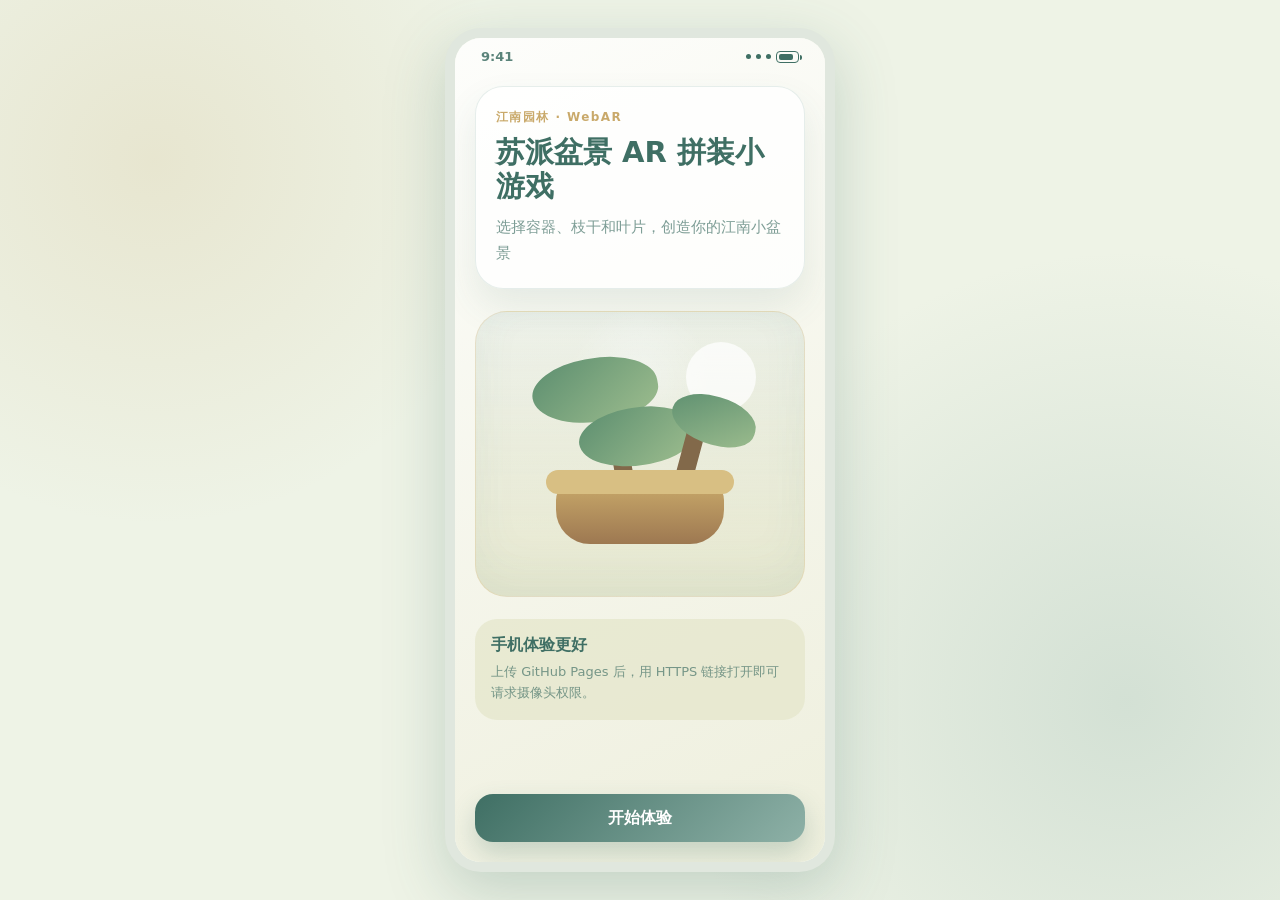
==== index.html @ 9622a5c5 "Publish Suzhou bonsai AR game" ====
<!DOCTYPE html>
<html lang="zh-CN">
<head>
  <meta charset="UTF-8">
  <meta name="viewport" content="width=device-width, initial-scale=1.0, viewport-fit=cover">
  <meta name="theme-color" content="#8EB1A7">
  <title>苏派盆景 AR 拼装小游戏</title>
  <link rel="stylesheet" href="style.css">
</head>
<body>
  <main class="phone-shell" aria-label="苏派盆景 AR 拼装小游戏手机界面">
    <div class="app-screen">
      <div class="status-bar" aria-hidden="true">
        <span>9:41</span>
        <span class="status-icons">
          <span></span><span></span><span></span>
          <i></i>
        </span>
      </div>

      <section id="homePage" class="page page-home is-active">
        <div class="home-hero">
          <p class="eyebrow">江南园林 · WebAR</p>
          <h1>苏派盆景 AR 拼装小游戏</h1>
          <p>选择容器、枝干和叶片，创造你的江南小盆景</p>
        </div>

        <div class="bonsai-illustration" aria-hidden="true">
          <div class="moon"></div>
          <div class="tree tree-a"></div>
          <div class="tree tree-b"></div>
          <div class="pot"></div>
        </div>

        <div class="tip-card">
          <strong>手机体验更好</strong>
          <span>上传 GitHub Pages 后，用 HTTPS 链接打开即可请求摄像头权限。</span>
        </div>

        <button id="startExperienceButton" class="primary-button start-button" type="button">开始体验</button>
      </section>

      <section id="gamePage" class="page page-game" aria-label="AR 拼装页面">
        <header class="top-nav">
          <button id="backHomeButton" class="icon-button" type="button" aria-label="返回首页">‹</button>
          <div>
            <strong>AR 拼装</strong>
            <span>容器 + 枝叶组合</span>
          </div>
          <button id="finishButton" class="small-button" type="button">完成</button>
        </header>

        <section class="camera-panel">
          <video id="cameraVideo" autoplay playsinline muted></video>
          <div id="cameraFallback" class="camera-fallback">
            <strong>请点击开始体验并允许摄像头</strong>
            <span>如果拒绝权限，也可以先查看素材拼装预览。</span>
          </div>

          <div class="ar-layer" aria-label="盆景 AR 合成预览">
            <img id="containerLayer" class="ar-asset ar-container" alt="容器层">
            <img id="comboLayer" class="ar-asset ar-combo" alt="枝干和叶片组合层">
            <img id="branchFallbackLayer" class="ar-asset ar-combo-part" alt="枝干备用层">
            <img id="leafFallbackLayer" class="ar-asset ar-combo-part" alt="叶片备用层">
          </div>

          <p id="cameraMessage" class="camera-message" role="status">请允许摄像头权限，才能体验 AR 盆景拼装。</p>
        </section>

        <section class="selector-tabs" aria-label="素材类型">
          <button class="tab-button is-active" data-panel="containerPanel" type="button">容器</button>
          <button class="tab-button" data-panel="branchPanel" type="button">枝干</button>
          <button class="tab-button" data-panel="leafPanel" type="button">叶片</button>
          <button class="tab-button" data-panel="tunePanel" type="button">微调</button>
        </section>

        <section class="panel-wrap">
          <div id="containerPanel" class="asset-panel is-active">
            <p>选择一个盆器</p>
            <div id="containerOptions" class="choice-grid"></div>
          </div>

          <div id="branchPanel" class="asset-panel">
            <p>选择枝干形态</p>
            <div id="branchOptions" class="choice-grid"></div>
          </div>

          <div id="leafPanel" class="asset-panel">
            <p>选择叶片风格</p>
            <div id="leafOptions" class="choice-grid"></div>
          </div>

          <div id="tunePanel" class="asset-panel tune-panel">
            <div class="layer-switch">
              <button class="layer-button is-active" data-layer="container" type="button">容器层</button>
              <button class="layer-button" data-layer="combo" type="button">组合层</button>
            </div>

            <label>
              X 位置
              <input id="tuneX" type="range" min="-120" max="120" value="0">
            </label>
            <label>
              Y 位置
              <input id="tuneY" type="range" min="-160" max="160" value="0">
            </label>
            <label>
              大小
              <input id="tuneScale" type="range" min="60" max="160" value="100">
            </label>

            <pre id="tuneOutput" class="tune-output"></pre>
          </div>
        </section>
      </section>

      <section id="resultPage" class="page page-result" aria-label="完成页面">
        <div class="result-card">
          <div class="medal">成</div>
          <h2>你的苏派盆景完成啦！</h2>
          <p>这是一盆属于你的江南小盆景，可以继续重新搭配，寻找更雅致的比例。</p>

          <div class="result-preview">
            <img id="resultContainer" class="result-container" alt="最终容器">
            <img id="resultCombo" class="result-combo" alt="最终枝叶组合">
            <img id="resultBranchFallback" class="result-combo result-fallback" alt="最终枝干备用图">
            <img id="resultLeafFallback" class="result-combo result-fallback" alt="最终叶片备用图">
          </div>

          <div class="result-actions">
            <button id="remixButton" class="primary-button" type="button">重新搭配</button>
            <button id="resultHomeButton" class="secondary-button" type="button">返回首页</button>
          </div>
        </div>
      </section>
    </div>
  </main>

  <script src="script.js"></script>
</body>
</html>
---- style.css ----
:root {
  --outer-bg: #EEF3E6;
  --screen-bg: #F7F8EF;
  --jade: #8EB1A7;
  --deep: #3F6F64;
  --pale: #E5E6CB;
  --gold: #C9A96A;
  --success: #6FAE75;
  --danger: #D96C6C;
  --ink-soft: rgba(63, 111, 100, 0.68);
  --card: rgba(255, 255, 255, 0.86);
}

* {
  box-sizing: border-box;
}

html,
body {
  width: 100%;
  min-height: 100%;
  margin: 0;
}

body {
  display: grid;
  min-height: 100vh;
  place-items: center;
  overflow: hidden;
  background:
    radial-gradient(circle at 12% 18%, rgba(201, 169, 106, 0.18), transparent 27%),
    radial-gradient(circle at 88% 78%, rgba(142, 177, 167, 0.28), transparent 34%),
    var(--outer-bg);
  color: var(--deep);
  font-family: "PingFang SC", "Microsoft YaHei", "Noto Sans SC", system-ui, sans-serif;
}

button,
input {
  font: inherit;
}

button {
  min-height: 48px;
  border: 0;
  cursor: pointer;
  -webkit-tap-highlight-color: transparent;
}

.phone-shell {
  width: 390px;
  height: 844px;
  overflow: hidden;
  border: 10px solid rgba(63, 111, 100, 0.12);
  border-radius: 36px;
  background: var(--screen-bg);
  box-shadow: 0 20px 60px rgba(63, 111, 100, 0.25);
}

.app-screen {
  position: relative;
  width: 100%;
  height: 100%;
  overflow: hidden;
  background:
    linear-gradient(155deg, rgba(255, 255, 255, 0.76), rgba(229, 230, 203, 0.5)),
    var(--screen-bg);
}

.status-bar {
  position: absolute;
  z-index: 20;
  top: 0;
  left: 0;
  display: flex;
  width: 100%;
  min-height: 34px;
  align-items: center;
  justify-content: space-between;
  padding: 7px 26px 4px;
  color: rgba(63, 111, 100, 0.86);
  font-size: 13px;
  font-weight: 800;
  pointer-events: none;
}

.status-icons {
  display: inline-flex;
  align-items: center;
  gap: 5px;
}

.status-icons span {
  width: 5px;
  height: 5px;
  border-radius: 50%;
  background: var(--deep);
}

.status-icons i {
  position: relative;
  width: 23px;
  height: 12px;
  border: 1.5px solid var(--deep);
  border-radius: 4px;
}

.status-icons i::before {
  position: absolute;
  top: 2px;
  left: 2px;
  width: 14px;
  height: 6px;
  border-radius: 2px;
  background: var(--deep);
  content: "";
}

.status-icons i::after {
  position: absolute;
  top: 3px;
  right: -4px;
  width: 2px;
  height: 5px;
  border-radius: 0 2px 2px 0;
  background: var(--deep);
  content: "";
}

.page {
  position: absolute;
  inset: 0;
  display: none;
  flex-direction: column;
  overflow: hidden;
  padding: 48px 20px 20px;
  animation: pageIn 0.28s ease both;
}

.page.is-active {
  display: flex;
}

@keyframes pageIn {
  from {
    opacity: 0;
    transform: translateY(12px);
  }
  to {
    opacity: 1;
    transform: translateY(0);
  }
}

.home-hero {
  padding: 22px 20px;
  border: 1px solid rgba(142, 177, 167, 0.22);
  border-radius: 28px;
  background: rgba(255, 255, 255, 0.78);
  box-shadow: 0 18px 36px rgba(63, 111, 100, 0.1);
}

.eyebrow {
  margin: 0 0 10px;
  color: var(--gold);
  font-size: 12px;
  font-weight: 900;
  letter-spacing: 0.12em;
}

h1,
h2,
p {
  margin-top: 0;
}

.home-hero h1 {
  margin-bottom: 12px;
  font-size: 29px;
  line-height: 1.16;
}

.home-hero p:last-child {
  margin-bottom: 0;
  color: var(--ink-soft);
  font-size: 15px;
  line-height: 1.7;
}

.bonsai-illustration {
  position: relative;
  height: 286px;
  margin: 22px 0;
  overflow: hidden;
  border: 1px solid rgba(201, 169, 106, 0.25);
  border-radius: 32px;
  background:
    linear-gradient(180deg, rgba(142, 177, 167, 0.1), rgba(229, 230, 203, 0.8)),
    radial-gradient(circle at 50% 22%, rgba(255, 255, 255, 0.8), transparent 25%);
  box-shadow: inset 0 -20px 44px rgba(63, 111, 100, 0.08);
}

.moon {
  position: absolute;
  top: 30px;
  right: 48px;
  width: 70px;
  height: 70px;
  border-radius: 50%;
  background: rgba(255, 255, 255, 0.74);
}

.tree {
  position: absolute;
  left: 50%;
  width: 18px;
  border-radius: 999px;
  background: #82694a;
  transform-origin: bottom center;
}

.tree::before,
.tree::after {
  position: absolute;
  border-radius: 48% 52% 44% 56%;
  background: linear-gradient(145deg, #5d8f70, #9dbd8e);
  content: "";
}

.tree-a {
  bottom: 94px;
  height: 126px;
  transform: translateX(-20px) rotate(-10deg);
}

.tree-a::before {
  top: -22px;
  left: -68px;
  width: 126px;
  height: 64px;
}

.tree-a::after {
  top: 34px;
  right: -68px;
  width: 116px;
  height: 58px;
}

.tree-b {
  bottom: 100px;
  height: 92px;
  transform: translateX(30px) rotate(15deg);
}

.tree-b::before {
  top: -14px;
  right: -48px;
  width: 86px;
  height: 48px;
}

.pot {
  position: absolute;
  bottom: 52px;
  left: 50%;
  width: 168px;
  height: 62px;
  border-radius: 18px 18px 34px 34px;
  background: linear-gradient(180deg, #c9a96a, #9d7851);
  transform: translateX(-50%);
}

.pot::before {
  position: absolute;
  top: -12px;
  left: -10px;
  width: 188px;
  height: 24px;
  border-radius: 999px;
  background: #d8bf83;
  content: "";
}

.tip-card {
  display: grid;
  gap: 6px;
  margin-bottom: auto;
  padding: 16px;
  border-radius: 22px;
  background: rgba(229, 230, 203, 0.72);
  color: var(--deep);
}

.tip-card span {
  color: var(--ink-soft);
  font-size: 13px;
  line-height: 1.6;
}

.primary-button,
.secondary-button,
.small-button,
.icon-button {
  border-radius: 18px;
  font-weight: 900;
  transition: transform 0.18s ease, box-shadow 0.18s ease, opacity 0.18s ease;
}

.primary-button {
  background: linear-gradient(135deg, var(--deep), var(--jade));
  color: #fff;
  box-shadow: 0 12px 26px rgba(63, 111, 100, 0.24);
}

.secondary-button {
  background: rgba(229, 230, 203, 0.84);
  color: var(--deep);
}

.start-button {
  width: 100%;
  margin-top: 18px;
}

button:active {
  transform: scale(0.98);
}

.top-nav {
  display: grid;
  grid-template-columns: 48px 1fr 72px;
  gap: 10px;
  align-items: center;
  margin-bottom: 12px;
}

.top-nav div {
  display: grid;
  gap: 2px;
  text-align: center;
}

.top-nav span {
  color: var(--ink-soft);
  font-size: 11px;
}

.icon-button,
.small-button {
  background: rgba(255, 255, 255, 0.78);
  color: var(--deep);
  box-shadow: 0 8px 18px rgba(63, 111, 100, 0.12);
}

.icon-button {
  width: 48px;
  padding: 0;
  border-radius: 16px;
  font-size: 30px;
  line-height: 1;
}

.small-button {
  min-height: 42px;
  font-size: 14px;
}

.camera-panel {
  position: relative;
  flex: 1 1 auto;
  min-height: 0;
  overflow: hidden;
  border: 1px solid rgba(142, 177, 167, 0.28);
  border-radius: 28px;
  background: #dbe7dc;
  box-shadow: 0 18px 36px rgba(63, 111, 100, 0.12);
}

#cameraVideo,
.camera-fallback,
.ar-layer {
  position: absolute;
  inset: 0;
}

#cameraVideo {
  width: 100%;
  height: 100%;
  object-fit: cover;
  transform: scaleX(-1);
}

.camera-fallback {
  display: grid;
  place-items: center;
  padding: 30px;
  text-align: center;
  background:
    radial-gradient(circle at 50% 32%, rgba(255, 255, 255, 0.82), transparent 28%),
    linear-gradient(145deg, rgba(142, 177, 167, 0.44), rgba(229, 230, 203, 0.76));
}

.camera-fallback strong,
.camera-fallback span {
  display: block;
}

.camera-fallback strong {
  font-size: 17px;
}

.camera-fallback span {
  max-width: 230px;
  margin-top: 10px;
  color: var(--ink-soft);
  font-size: 13px;
  line-height: 1.6;
}

.ar-layer {
  pointer-events: none;
}

.ar-asset {
  position: absolute;
  left: 50%;
  display: none;
  max-width: 100%;
  object-fit: contain;
  filter: drop-shadow(0 14px 18px rgba(35, 64, 57, 0.24));
  transform-origin: center bottom;
}

.ar-asset.is-visible {
  display: block;
}

.ar-container {
  z-index: 3;
  bottom: 22px;
  width: 48%;
}

.ar-combo,
.ar-combo-part {
  z-index: 4;
  bottom: 88px;
  width: 74%;
}

.camera-message {
  position: absolute;
  right: 12px;
  bottom: 12px;
  left: 12px;
  z-index: 8;
  margin: 0;
  padding: 10px 12px;
  border-radius: 16px;
  background: rgba(255, 255, 255, 0.82);
  color: var(--deep);
  font-size: 12px;
  line-height: 1.45;
  backdrop-filter: blur(10px);
}

.camera-message.is-error {
  color: #9c3f3f;
  background: rgba(255, 241, 239, 0.9);
}

.camera-message.is-success {
  color: #427a47;
  background: rgba(240, 249, 237, 0.9);
}

.selector-tabs {
  display: grid;
  grid-template-columns: repeat(4, 1fr);
  gap: 7px;
  margin: 12px 0 10px;
}

.tab-button,
.layer-button {
  min-height: 44px;
  border-radius: 16px;
  background: rgba(255, 255, 255, 0.72);
  color: var(--deep);
  font-size: 13px;
  font-weight: 900;
}

.tab-button.is-active,
.layer-button.is-active {
  background: linear-gradient(135deg, var(--jade), #adc7bd);
  color: #fff;
}

.panel-wrap {
  min-height: 170px;
  padding: 14px;
  overflow: hidden;
  border: 1px solid rgba(142, 177, 167, 0.24);
  border-radius: 24px;
  background: rgba(255, 255, 255, 0.76);
  box-shadow: 0 12px 26px rgba(63, 111, 100, 0.1);
}

.asset-panel {
  display: none;
  animation: panelIn 0.18s ease both;
}

.asset-panel.is-active {
  display: block;
}

@keyframes panelIn {
  from {
    opacity: 0;
    transform: translateY(6px);
  }
  to {
    opacity: 1;
    transform: translateY(0);
  }
}

.asset-panel p {
  margin-bottom: 10px;
  color: var(--ink-soft);
  font-size: 13px;
}

.choice-grid {
  display: grid;
  grid-template-columns: repeat(3, 1fr);
  gap: 9px;
}

.choice-button {
  display: grid;
  min-height: 74px;
  place-items: center;
  padding: 8px;
  border: 1.5px solid rgba(142, 177, 167, 0.28);
  border-radius: 18px;
  background: linear-gradient(145deg, #fff, #eef0dc);
  color: var(--deep);
  font-size: 13px;
  font-weight: 900;
}

.choice-button.is-active {
  border-color: var(--gold);
  box-shadow: 0 10px 18px rgba(201, 169, 106, 0.22);
}

.layer-switch {
  display: grid;
  grid-template-columns: repeat(2, 1fr);
  gap: 8px;
  margin-bottom: 10px;
}

.tune-panel label {
  display: grid;
  gap: 4px;
  margin-bottom: 8px;
  color: var(--ink-soft);
  font-size: 12px;
  font-weight: 800;
}

.tune-panel input {
  width: 100%;
  accent-color: var(--jade);
}

.tune-output {
  max-height: 58px;
  margin: 8px 0 0;
  overflow: auto;
  padding: 8px;
  border-radius: 14px;
  background: rgba(229, 230, 203, 0.64);
  color: var(--deep);
  font-size: 11px;
  line-height: 1.45;
  white-space: pre-wrap;
}

.page-result {
  justify-content: center;
}

.result-card {
  padding: 22px;
  border: 1px solid rgba(142, 177, 167, 0.28);
  border-radius: 30px;
  background: rgba(255, 255, 255, 0.82);
  text-align: center;
  box-shadow: 0 18px 36px rgba(63, 111, 100, 0.12);
}

.medal {
  display: grid;
  width: 76px;
  height: 76px;
  place-items: center;
  margin: 0 auto 14px;
  border-radius: 28px;
  background: linear-gradient(145deg, var(--gold), #e2ca8d);
  color: #fff;
  font-size: 32px;
  font-weight: 900;
  box-shadow: 0 12px 24px rgba(201, 169, 106, 0.28);
}

.result-card h2 {
  margin-bottom: 8px;
  font-size: 24px;
}

.result-card p {
  margin-bottom: 18px;
  color: var(--ink-soft);
  font-size: 14px;
  line-height: 1.6;
}

.result-preview {
  position: relative;
  height: 286px;
  margin-bottom: 18px;
  overflow: hidden;
  border-radius: 26px;
  background:
    radial-gradient(circle at 50% 30%, rgba(255, 255, 255, 0.9), transparent 30%),
    linear-gradient(180deg, rgba(142, 177, 167, 0.2), rgba(229, 230, 203, 0.74));
}

.result-preview img {
  position: absolute;
  left: 50%;
  display: none;
  max-width: 100%;
  object-fit: contain;
  transform-origin: center bottom;
  filter: drop-shadow(0 14px 18px rgba(35, 64, 57, 0.22));
}

.result-preview img.is-visible {
  display: block;
}

.result-container {
  z-index: 3;
  bottom: 24px;
  width: 50%;
}

.result-combo {
  z-index: 4;
  bottom: 86px;
  width: 74%;
}

.result-actions {
  display: grid;
  gap: 10px;
}

@media (max-width: 430px) {
  body {
    background: var(--screen-bg);
  }

  .phone-shell {
    width: 100vw;
    height: 100vh;
    border: 0;
    border-radius: 0;
    box-shadow: none;
  }
}
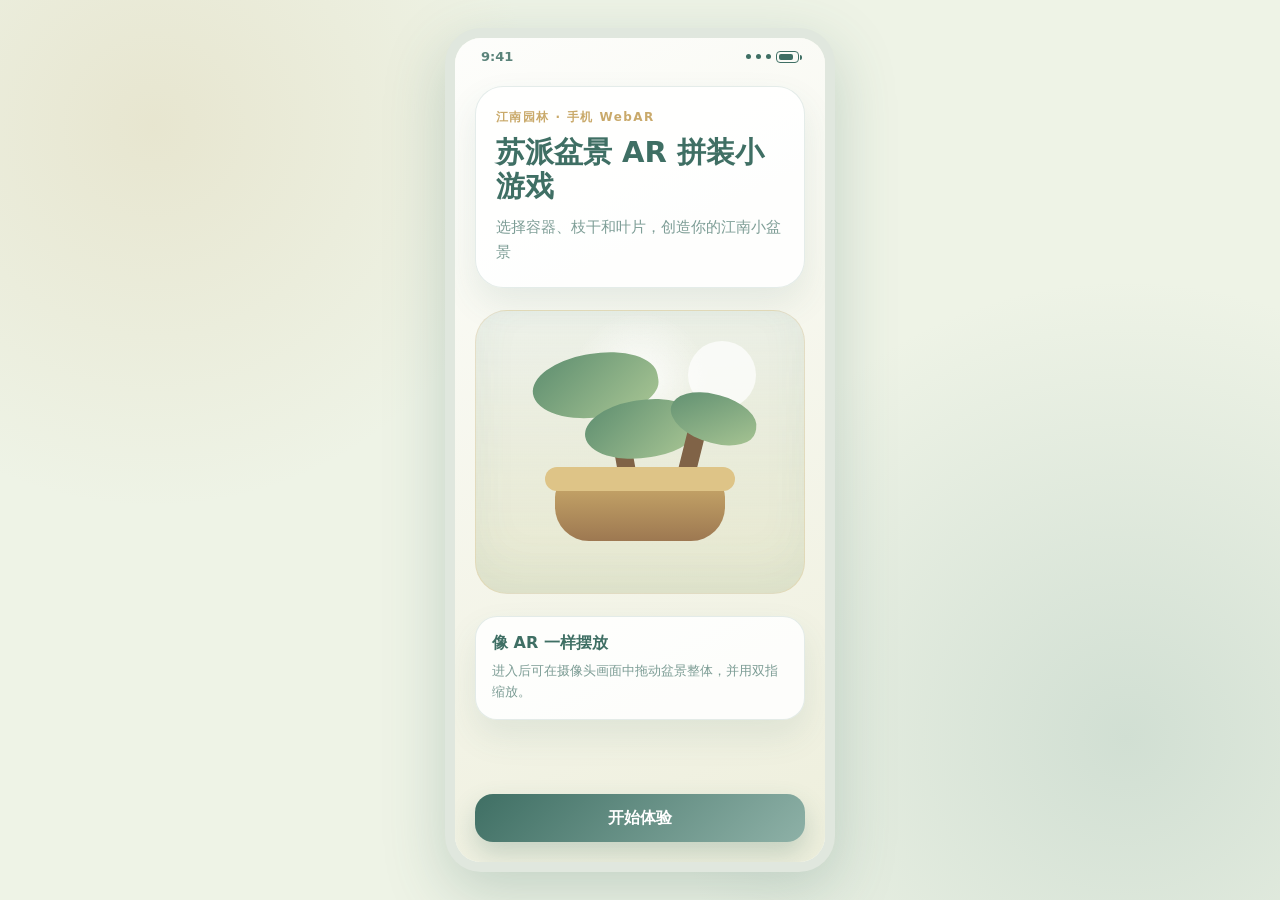
==== commit b60e211e: "Refine AR assembly interaction" ====
--- a/index.html
+++ b/index.html
@@ -8,33 +8,35 @@
   <link rel="stylesheet" href="style.css">
 </head>
 <body>
-  <main class="phone-shell" aria-label="苏派盆景 AR 拼装小游戏手机界面">
+  <main class="phone-shell" aria-label="苏派盆景 AR 拼装小游戏">
     <div class="app-screen">
       <div class="status-bar" aria-hidden="true">
         <span>9:41</span>
         <span class="status-icons">
-          <span></span><span></span><span></span>
+          <span></span>
+          <span></span>
+          <span></span>
           <i></i>
         </span>
       </div>
 
       <section id="homePage" class="page page-home is-active">
-        <div class="home-hero">
-          <p class="eyebrow">江南园林 · WebAR</p>
+        <div class="home-card">
+          <p class="eyebrow">江南园林 · 手机 WebAR</p>
           <h1>苏派盆景 AR 拼装小游戏</h1>
           <p>选择容器、枝干和叶片，创造你的江南小盆景</p>
         </div>
 
-        <div class="bonsai-illustration" aria-hidden="true">
-          <div class="moon"></div>
-          <div class="tree tree-a"></div>
-          <div class="tree tree-b"></div>
-          <div class="pot"></div>
+        <div class="home-illustration" aria-hidden="true">
+          <div class="sun"></div>
+          <div class="illustration-branch branch-left"></div>
+          <div class="illustration-branch branch-right"></div>
+          <div class="illustration-pot"></div>
         </div>
 
-        <div class="tip-card">
-          <strong>手机体验更好</strong>
-          <span>上传 GitHub Pages 后，用 HTTPS 链接打开即可请求摄像头权限。</span>
+        <div class="intro-note">
+          <strong>像 AR 一样摆放</strong>
+          <span>进入后可在摄像头画面中拖动盆景整体，并用双指缩放。</span>
         </div>
 
         <button id="startExperienceButton" class="primary-button start-button" type="button">开始体验</button>
@@ -45,87 +47,71 @@
           <button id="backHomeButton" class="icon-button" type="button" aria-label="返回首页">‹</button>
           <div>
             <strong>AR 拼装</strong>
-            <span>容器 + 枝叶组合</span>
+            <span>拖动或双指缩放盆景整体</span>
           </div>
-          <button id="finishButton" class="small-button" type="button">完成</button>
+          <button id="resetPoseButton" class="small-button" type="button">居中</button>
         </header>
 
-        <section class="camera-panel">
+        <nav class="stepper" aria-label="拼装步骤">
+          <button class="step-pill is-active" data-step="1" type="button">
+            <b>1</b>
+            <span>选容器</span>
+          </button>
+          <button class="step-pill" data-step="2" type="button">
+            <b>2</b>
+            <span>选枝干</span>
+          </button>
+          <button class="step-pill" data-step="3" type="button">
+            <b>3</b>
+            <span>选叶片</span>
+          </button>
+        </nav>
+
+        <section id="cameraPanel" class="camera-panel">
           <video id="cameraVideo" autoplay playsinline muted></video>
           <div id="cameraFallback" class="camera-fallback">
-            <strong>请点击开始体验并允许摄像头</strong>
-            <span>如果拒绝权限，也可以先查看素材拼装预览。</span>
+            <strong>请允许摄像头权限</strong>
+            <span>如果暂时无法开启，也可以先在预览中完成拼装。</span>
           </div>
 
-          <div class="ar-layer" aria-label="盆景 AR 合成预览">
-            <img id="containerLayer" class="ar-asset ar-container" alt="容器层">
-            <img id="comboLayer" class="ar-asset ar-combo" alt="枝干和叶片组合层">
-            <img id="branchFallbackLayer" class="ar-asset ar-combo-part" alt="枝干备用层">
-            <img id="leafFallbackLayer" class="ar-asset ar-combo-part" alt="叶片备用层">
+          <div id="bonsaiObject" class="bonsai-object" aria-label="可拖动缩放的盆景对象">
+            <img id="plantLayer" class="ar-asset plant-layer" alt="植物图层">
+            <img id="containerLayer" class="ar-asset container-layer" alt="容器图层">
           </div>
 
           <p id="cameraMessage" class="camera-message" role="status">请允许摄像头权限，才能体验 AR 盆景拼装。</p>
         </section>
 
-        <section class="selector-tabs" aria-label="素材类型">
-          <button class="tab-button is-active" data-panel="containerPanel" type="button">容器</button>
-          <button class="tab-button" data-panel="branchPanel" type="button">枝干</button>
-          <button class="tab-button" data-panel="leafPanel" type="button">叶片</button>
-          <button class="tab-button" data-panel="tunePanel" type="button">微调</button>
-        </section>
-
-        <section class="panel-wrap">
-          <div id="containerPanel" class="asset-panel is-active">
-            <p>选择一个盆器</p>
-            <div id="containerOptions" class="choice-grid"></div>
+        <section class="choice-panel">
+          <div class="choice-header">
+            <p id="stepInstruction">请选择一个容器</p>
+            <span id="selectionSummary">容器：01</span>
           </div>
 
-          <div id="branchPanel" class="asset-panel">
-            <p>选择枝干形态</p>
-            <div id="branchOptions" class="choice-grid"></div>
-          </div>
+          <div id="choiceGrid" class="choice-grid" aria-label="当前步骤素材选项"></div>
 
-          <div id="leafPanel" class="asset-panel">
-            <p>选择叶片风格</p>
-            <div id="leafOptions" class="choice-grid"></div>
-          </div>
-
-          <div id="tunePanel" class="asset-panel tune-panel">
-            <div class="layer-switch">
-              <button class="layer-button is-active" data-layer="container" type="button">容器层</button>
-              <button class="layer-button" data-layer="combo" type="button">组合层</button>
-            </div>
-
-            <label>
-              X 位置
-              <input id="tuneX" type="range" min="-120" max="120" value="0">
-            </label>
-            <label>
-              Y 位置
-              <input id="tuneY" type="range" min="-160" max="160" value="0">
-            </label>
-            <label>
-              大小
-              <input id="tuneScale" type="range" min="60" max="160" value="100">
-            </label>
-
-            <pre id="tuneOutput" class="tune-output"></pre>
+          <div class="flow-actions">
+            <button id="prevStepButton" class="secondary-button" type="button">上一步</button>
+            <button id="nextStepButton" class="primary-button" type="button">下一步：选枝干</button>
+            <button id="finishBonsaiButton" class="primary-button is-hidden" type="button">完成我的盆景</button>
           </div>
         </section>
       </section>
 
-      <section id="resultPage" class="page page-result" aria-label="完成页面">
+      <section id="resultPage" class="page page-result" aria-label="结果页面">
         <div class="result-card">
-          <div class="medal">成</div>
+          <div class="medal">景</div>
           <h2>你的苏派盆景完成啦！</h2>
-          <p>这是一盆属于你的江南小盆景，可以继续重新搭配，寻找更雅致的比例。</p>
+          <p>你完成了一盆属于自己的江南小盆景。</p>
 
           <div class="result-preview">
-            <img id="resultContainer" class="result-container" alt="最终容器">
-            <img id="resultCombo" class="result-combo" alt="最终枝叶组合">
-            <img id="resultBranchFallback" class="result-combo result-fallback" alt="最终枝干备用图">
-            <img id="resultLeafFallback" class="result-combo result-fallback" alt="最终叶片备用图">
+            <div class="result-object">
+              <img id="resultPlantLayer" class="result-plant" alt="最终组合植物图">
+              <img id="resultContainerLayer" class="result-container" alt="最终容器图">
+            </div>
           </div>
+
+          <ul id="resultChoices" class="result-choices"></ul>
 
           <div class="result-actions">
             <button id="remixButton" class="primary-button" type="button">重新搭配</button>
--- a/style.css
+++ b/style.css
@@ -7,8 +7,8 @@
   --gold: #C9A96A;
   --success: #6FAE75;
   --danger: #D96C6C;
-  --ink-soft: rgba(63, 111, 100, 0.68);
   --card: rgba(255, 255, 255, 0.86);
+  --soft-text: rgba(63, 111, 100, 0.68);
 }
 
 * {
@@ -28,23 +28,25 @@
   place-items: center;
   overflow: hidden;
   background:
-    radial-gradient(circle at 12% 18%, rgba(201, 169, 106, 0.18), transparent 27%),
-    radial-gradient(circle at 88% 78%, rgba(142, 177, 167, 0.28), transparent 34%),
+    radial-gradient(circle at 12% 14%, rgba(201, 169, 106, 0.18), transparent 28%),
+    radial-gradient(circle at 88% 82%, rgba(142, 177, 167, 0.3), transparent 34%),
     var(--outer-bg);
   color: var(--deep);
   font-family: "PingFang SC", "Microsoft YaHei", "Noto Sans SC", system-ui, sans-serif;
 }
 
-button,
-input {
-  font: inherit;
-}
-
 button {
   min-height: 48px;
   border: 0;
+  font: inherit;
   cursor: pointer;
   -webkit-tap-highlight-color: transparent;
+}
+
+img,
+video {
+  user-select: none;
+  -webkit-user-drag: none;
 }
 
 .phone-shell {
@@ -63,13 +65,13 @@
   height: 100%;
   overflow: hidden;
   background:
-    linear-gradient(155deg, rgba(255, 255, 255, 0.76), rgba(229, 230, 203, 0.5)),
+    linear-gradient(155deg, rgba(255, 255, 255, 0.76), rgba(229, 230, 203, 0.52)),
     var(--screen-bg);
 }
 
 .status-bar {
   position: absolute;
-  z-index: 20;
+  z-index: 30;
   top: 0;
   left: 0;
   display: flex;
@@ -152,12 +154,18 @@
   }
 }
 
-.home-hero {
+.home-card,
+.intro-note,
+.choice-panel,
+.result-card {
+  border: 1px solid rgba(142, 177, 167, 0.24);
+  background: var(--card);
+  box-shadow: 0 16px 34px rgba(63, 111, 100, 0.1);
+}
+
+.home-card {
   padding: 22px 20px;
-  border: 1px solid rgba(142, 177, 167, 0.22);
   border-radius: 28px;
-  background: rgba(255, 255, 255, 0.78);
-  box-shadow: 0 18px 36px rgba(63, 111, 100, 0.1);
 }
 
 .eyebrow {
@@ -174,128 +182,128 @@
   margin-top: 0;
 }
 
-.home-hero h1 {
+.home-card h1 {
   margin-bottom: 12px;
   font-size: 29px;
   line-height: 1.16;
 }
 
-.home-hero p:last-child {
+.home-card p:last-child,
+.intro-note span,
+.result-card p {
+  color: var(--soft-text);
+  line-height: 1.65;
+}
+
+.home-card p:last-child {
   margin-bottom: 0;
-  color: var(--ink-soft);
   font-size: 15px;
-  line-height: 1.7;
-}
-
-.bonsai-illustration {
+}
+
+.home-illustration {
   position: relative;
-  height: 286px;
+  height: 284px;
   margin: 22px 0;
   overflow: hidden;
   border: 1px solid rgba(201, 169, 106, 0.25);
   border-radius: 32px;
   background:
-    linear-gradient(180deg, rgba(142, 177, 167, 0.1), rgba(229, 230, 203, 0.8)),
-    radial-gradient(circle at 50% 22%, rgba(255, 255, 255, 0.8), transparent 25%);
-  box-shadow: inset 0 -20px 44px rgba(63, 111, 100, 0.08);
-}
-
-.moon {
+    radial-gradient(circle at 50% 24%, rgba(255, 255, 255, 0.86), transparent 25%),
+    linear-gradient(180deg, rgba(142, 177, 167, 0.1), rgba(229, 230, 203, 0.8));
+  box-shadow: inset 0 -22px 44px rgba(63, 111, 100, 0.08);
+}
+
+.sun {
   position: absolute;
   top: 30px;
   right: 48px;
-  width: 70px;
-  height: 70px;
+  width: 68px;
+  height: 68px;
   border-radius: 50%;
-  background: rgba(255, 255, 255, 0.74);
-}
-
-.tree {
+  background: rgba(255, 255, 255, 0.72);
+}
+
+.illustration-branch {
   position: absolute;
   left: 50%;
+  bottom: 98px;
   width: 18px;
   border-radius: 999px;
-  background: #82694a;
+  background: #806347;
   transform-origin: bottom center;
 }
 
-.tree::before,
-.tree::after {
+.illustration-branch::before,
+.illustration-branch::after {
   position: absolute;
   border-radius: 48% 52% 44% 56%;
-  background: linear-gradient(145deg, #5d8f70, #9dbd8e);
+  background: linear-gradient(145deg, #5e8e70, #a9c694);
   content: "";
 }
 
-.tree-a {
-  bottom: 94px;
+.branch-left {
   height: 126px;
-  transform: translateX(-20px) rotate(-10deg);
-}
-
-.tree-a::before {
-  top: -22px;
-  left: -68px;
+  transform: translateX(-18px) rotate(-10deg);
+}
+
+.branch-left::before {
+  top: -20px;
+  left: -70px;
   width: 126px;
   height: 64px;
 }
 
-.tree-a::after {
+.branch-left::after {
   top: 34px;
-  right: -68px;
-  width: 116px;
+  right: -70px;
+  width: 114px;
   height: 58px;
 }
 
-.tree-b {
-  bottom: 100px;
+.branch-right {
   height: 92px;
-  transform: translateX(30px) rotate(15deg);
-}
-
-.tree-b::before {
+  transform: translateX(32px) rotate(14deg);
+}
+
+.branch-right::before {
   top: -14px;
   right: -48px;
-  width: 86px;
+  width: 88px;
   height: 48px;
 }
 
-.pot {
+.illustration-pot {
   position: absolute;
   bottom: 52px;
   left: 50%;
-  width: 168px;
+  width: 170px;
   height: 62px;
   border-radius: 18px 18px 34px 34px;
   background: linear-gradient(180deg, #c9a96a, #9d7851);
   transform: translateX(-50%);
 }
 
-.pot::before {
+.illustration-pot::before {
   position: absolute;
   top: -12px;
   left: -10px;
-  width: 188px;
+  width: 190px;
   height: 24px;
   border-radius: 999px;
-  background: #d8bf83;
+  background: #dec487;
   content: "";
 }
 
-.tip-card {
+.intro-note {
   display: grid;
   gap: 6px;
   margin-bottom: auto;
   padding: 16px;
   border-radius: 22px;
-  background: rgba(229, 230, 203, 0.72);
-  color: var(--deep);
-}
-
-.tip-card span {
-  color: var(--ink-soft);
+}
+
+.intro-note span {
   font-size: 13px;
-  line-height: 1.6;
 }
 
 .primary-button,
@@ -329,10 +337,10 @@
 
 .top-nav {
   display: grid;
-  grid-template-columns: 48px 1fr 72px;
+  grid-template-columns: 48px 1fr 62px;
   gap: 10px;
   align-items: center;
-  margin-bottom: 12px;
+  margin-bottom: 10px;
 }
 
 .top-nav div {
@@ -342,7 +350,7 @@
 }
 
 .top-nav span {
-  color: var(--ink-soft);
+  color: var(--soft-text);
   font-size: 11px;
 }
 
@@ -363,7 +371,47 @@
 
 .small-button {
   min-height: 42px;
-  font-size: 14px;
+  font-size: 13px;
+}
+
+.stepper {
+  display: grid;
+  grid-template-columns: repeat(3, 1fr);
+  gap: 8px;
+  margin-bottom: 10px;
+}
+
+.step-pill {
+  display: grid;
+  min-height: 48px;
+  grid-template-columns: 24px 1fr;
+  gap: 5px;
+  align-items: center;
+  padding: 7px 9px;
+  border-radius: 999px;
+  background: rgba(255, 255, 255, 0.76);
+  color: var(--soft-text);
+  font-size: 12px;
+  font-weight: 900;
+}
+
+.step-pill b {
+  display: grid;
+  width: 24px;
+  height: 24px;
+  place-items: center;
+  border-radius: 50%;
+  background: rgba(229, 230, 203, 0.92);
+}
+
+.step-pill.is-active {
+  background: linear-gradient(135deg, var(--jade), #b1cbc1);
+  color: #fff;
+  box-shadow: 0 10px 20px rgba(63, 111, 100, 0.16);
+}
+
+.step-pill.is-active b {
+  background: rgba(255, 255, 255, 0.28);
 }
 
 .camera-panel {
@@ -375,16 +423,17 @@
   border-radius: 28px;
   background: #dbe7dc;
   box-shadow: 0 18px 36px rgba(63, 111, 100, 0.12);
+  touch-action: none;
 }
 
 #cameraVideo,
-.camera-fallback,
-.ar-layer {
+.camera-fallback {
   position: absolute;
   inset: 0;
 }
 
 #cameraVideo {
+  z-index: 1;
   width: 100%;
   height: 100%;
   object-fit: cover;
@@ -392,6 +441,7 @@
 }
 
 .camera-fallback {
+  z-index: 2;
   display: grid;
   place-items: center;
   padding: 30px;
@@ -413,13 +463,22 @@
 .camera-fallback span {
   max-width: 230px;
   margin-top: 10px;
-  color: var(--ink-soft);
+  color: var(--soft-text);
   font-size: 13px;
   line-height: 1.6;
 }
 
-.ar-layer {
-  pointer-events: none;
+.bonsai-object {
+  position: absolute;
+  z-index: 5;
+  left: 50%;
+  top: 56%;
+  width: 300px;
+  height: 360px;
+  pointer-events: auto;
+  touch-action: none;
+  transform-origin: center center;
+  will-change: transform;
 }
 
 .ar-asset {
@@ -429,24 +488,24 @@
   max-width: 100%;
   object-fit: contain;
   filter: drop-shadow(0 14px 18px rgba(35, 64, 57, 0.24));
-  transform-origin: center bottom;
+  transform: translateX(-50%);
+  pointer-events: none;
 }
 
 .ar-asset.is-visible {
   display: block;
 }
 
-.ar-container {
+.plant-layer {
+  z-index: 2;
+  bottom: 72px;
+  width: 88%;
+}
+
+.container-layer {
   z-index: 3;
-  bottom: 22px;
-  width: 48%;
-}
-
-.ar-combo,
-.ar-combo-part {
-  z-index: 4;
-  bottom: 88px;
-  width: 74%;
+  bottom: 18px;
+  width: 58%;
 }
 
 .camera-message {
@@ -463,75 +522,48 @@
   font-size: 12px;
   line-height: 1.45;
   backdrop-filter: blur(10px);
+  pointer-events: none;
 }
 
 .camera-message.is-error {
   color: #9c3f3f;
-  background: rgba(255, 241, 239, 0.9);
+  background: rgba(255, 241, 239, 0.92);
 }
 
 .camera-message.is-success {
   color: #427a47;
-  background: rgba(240, 249, 237, 0.9);
-}
-
-.selector-tabs {
-  display: grid;
-  grid-template-columns: repeat(4, 1fr);
-  gap: 7px;
-  margin: 12px 0 10px;
-}
-
-.tab-button,
-.layer-button {
-  min-height: 44px;
-  border-radius: 16px;
-  background: rgba(255, 255, 255, 0.72);
+  background: rgba(240, 249, 237, 0.92);
+}
+
+.choice-panel {
+  margin-top: 12px;
+  padding: 14px;
+  border-radius: 24px;
+}
+
+.choice-header {
+  display: flex;
+  align-items: flex-start;
+  justify-content: space-between;
+  gap: 10px;
+  margin-bottom: 10px;
+}
+
+.choice-header p {
+  margin: 0;
   color: var(--deep);
-  font-size: 13px;
+  font-size: 15px;
   font-weight: 900;
 }
 
-.tab-button.is-active,
-.layer-button.is-active {
-  background: linear-gradient(135deg, var(--jade), #adc7bd);
-  color: #fff;
-}
-
-.panel-wrap {
-  min-height: 170px;
-  padding: 14px;
-  overflow: hidden;
-  border: 1px solid rgba(142, 177, 167, 0.24);
-  border-radius: 24px;
-  background: rgba(255, 255, 255, 0.76);
-  box-shadow: 0 12px 26px rgba(63, 111, 100, 0.1);
-}
-
-.asset-panel {
-  display: none;
-  animation: panelIn 0.18s ease both;
-}
-
-.asset-panel.is-active {
-  display: block;
-}
-
-@keyframes panelIn {
-  from {
-    opacity: 0;
-    transform: translateY(6px);
-  }
-  to {
-    opacity: 1;
-    transform: translateY(0);
-  }
-}
-
-.asset-panel p {
-  margin-bottom: 10px;
-  color: var(--ink-soft);
-  font-size: 13px;
+.choice-header span {
+  flex: 0 0 auto;
+  padding: 5px 8px;
+  border-radius: 999px;
+  background: rgba(229, 230, 203, 0.84);
+  color: var(--soft-text);
+  font-size: 11px;
+  font-weight: 900;
 }
 
 .choice-grid {
@@ -542,15 +574,24 @@
 
 .choice-button {
   display: grid;
-  min-height: 74px;
-  place-items: center;
+  min-height: 80px;
+  grid-template-rows: 1fr auto;
+  gap: 4px;
+  align-items: center;
   padding: 8px;
   border: 1.5px solid rgba(142, 177, 167, 0.28);
   border-radius: 18px;
   background: linear-gradient(145deg, #fff, #eef0dc);
   color: var(--deep);
-  font-size: 13px;
+  font-size: 12px;
   font-weight: 900;
+}
+
+.choice-button img {
+  max-width: 100%;
+  max-height: 48px;
+  object-fit: contain;
+  filter: drop-shadow(0 5px 8px rgba(63, 111, 100, 0.14));
 }
 
 .choice-button.is-active {
@@ -558,38 +599,16 @@
   box-shadow: 0 10px 18px rgba(201, 169, 106, 0.22);
 }
 
-.layer-switch {
-  display: grid;
-  grid-template-columns: repeat(2, 1fr);
-  gap: 8px;
-  margin-bottom: 10px;
-}
-
-.tune-panel label {
-  display: grid;
-  gap: 4px;
-  margin-bottom: 8px;
-  color: var(--ink-soft);
-  font-size: 12px;
-  font-weight: 800;
-}
-
-.tune-panel input {
-  width: 100%;
-  accent-color: var(--jade);
-}
-
-.tune-output {
-  max-height: 58px;
-  margin: 8px 0 0;
-  overflow: auto;
-  padding: 8px;
-  border-radius: 14px;
-  background: rgba(229, 230, 203, 0.64);
-  color: var(--deep);
-  font-size: 11px;
-  line-height: 1.45;
-  white-space: pre-wrap;
+.flow-actions {
+  display: grid;
+  grid-template-columns: 0.78fr 1.22fr;
+  gap: 9px;
+  margin-top: 10px;
+}
+
+.flow-actions .primary-button.is-hidden,
+.is-hidden {
+  display: none;
 }
 
 .page-result {
@@ -598,11 +617,8 @@
 
 .result-card {
   padding: 22px;
-  border: 1px solid rgba(142, 177, 167, 0.28);
   border-radius: 30px;
-  background: rgba(255, 255, 255, 0.82);
   text-align: center;
-  box-shadow: 0 18px 36px rgba(63, 111, 100, 0.12);
 }
 
 .medal {
@@ -625,16 +641,14 @@
 }
 
 .result-card p {
-  margin-bottom: 18px;
-  color: var(--ink-soft);
+  margin-bottom: 16px;
   font-size: 14px;
-  line-height: 1.6;
 }
 
 .result-preview {
   position: relative;
-  height: 286px;
-  margin-bottom: 18px;
+  height: 292px;
+  margin-bottom: 16px;
   overflow: hidden;
   border-radius: 26px;
   background:
@@ -642,30 +656,54 @@
     linear-gradient(180deg, rgba(142, 177, 167, 0.2), rgba(229, 230, 203, 0.74));
 }
 
-.result-preview img {
+.result-object {
   position: absolute;
   left: 50%;
-  display: none;
+  top: 54%;
+  width: 280px;
+  height: 340px;
+  transform: translate(-50%, -50%) scale(0.9);
+  transform-origin: center center;
+}
+
+.result-object img {
+  position: absolute;
+  left: 50%;
+  display: block;
   max-width: 100%;
   object-fit: contain;
-  transform-origin: center bottom;
   filter: drop-shadow(0 14px 18px rgba(35, 64, 57, 0.22));
-}
-
-.result-preview img.is-visible {
-  display: block;
+  transform: translateX(-50%);
+}
+
+.result-plant {
+  z-index: 2;
+  bottom: 72px;
+  width: 88%;
 }
 
 .result-container {
   z-index: 3;
-  bottom: 24px;
-  width: 50%;
-}
-
-.result-combo {
-  z-index: 4;
-  bottom: 86px;
-  width: 74%;
+  bottom: 18px;
+  width: 58%;
+}
+
+.result-choices {
+  display: grid;
+  grid-template-columns: repeat(3, 1fr);
+  gap: 8px;
+  margin: 0 0 16px;
+  padding: 0;
+  list-style: none;
+}
+
+.result-choices li {
+  padding: 9px 8px;
+  border-radius: 16px;
+  background: rgba(229, 230, 203, 0.66);
+  color: var(--deep);
+  font-size: 13px;
+  font-weight: 900;
 }
 
 .result-actions {
